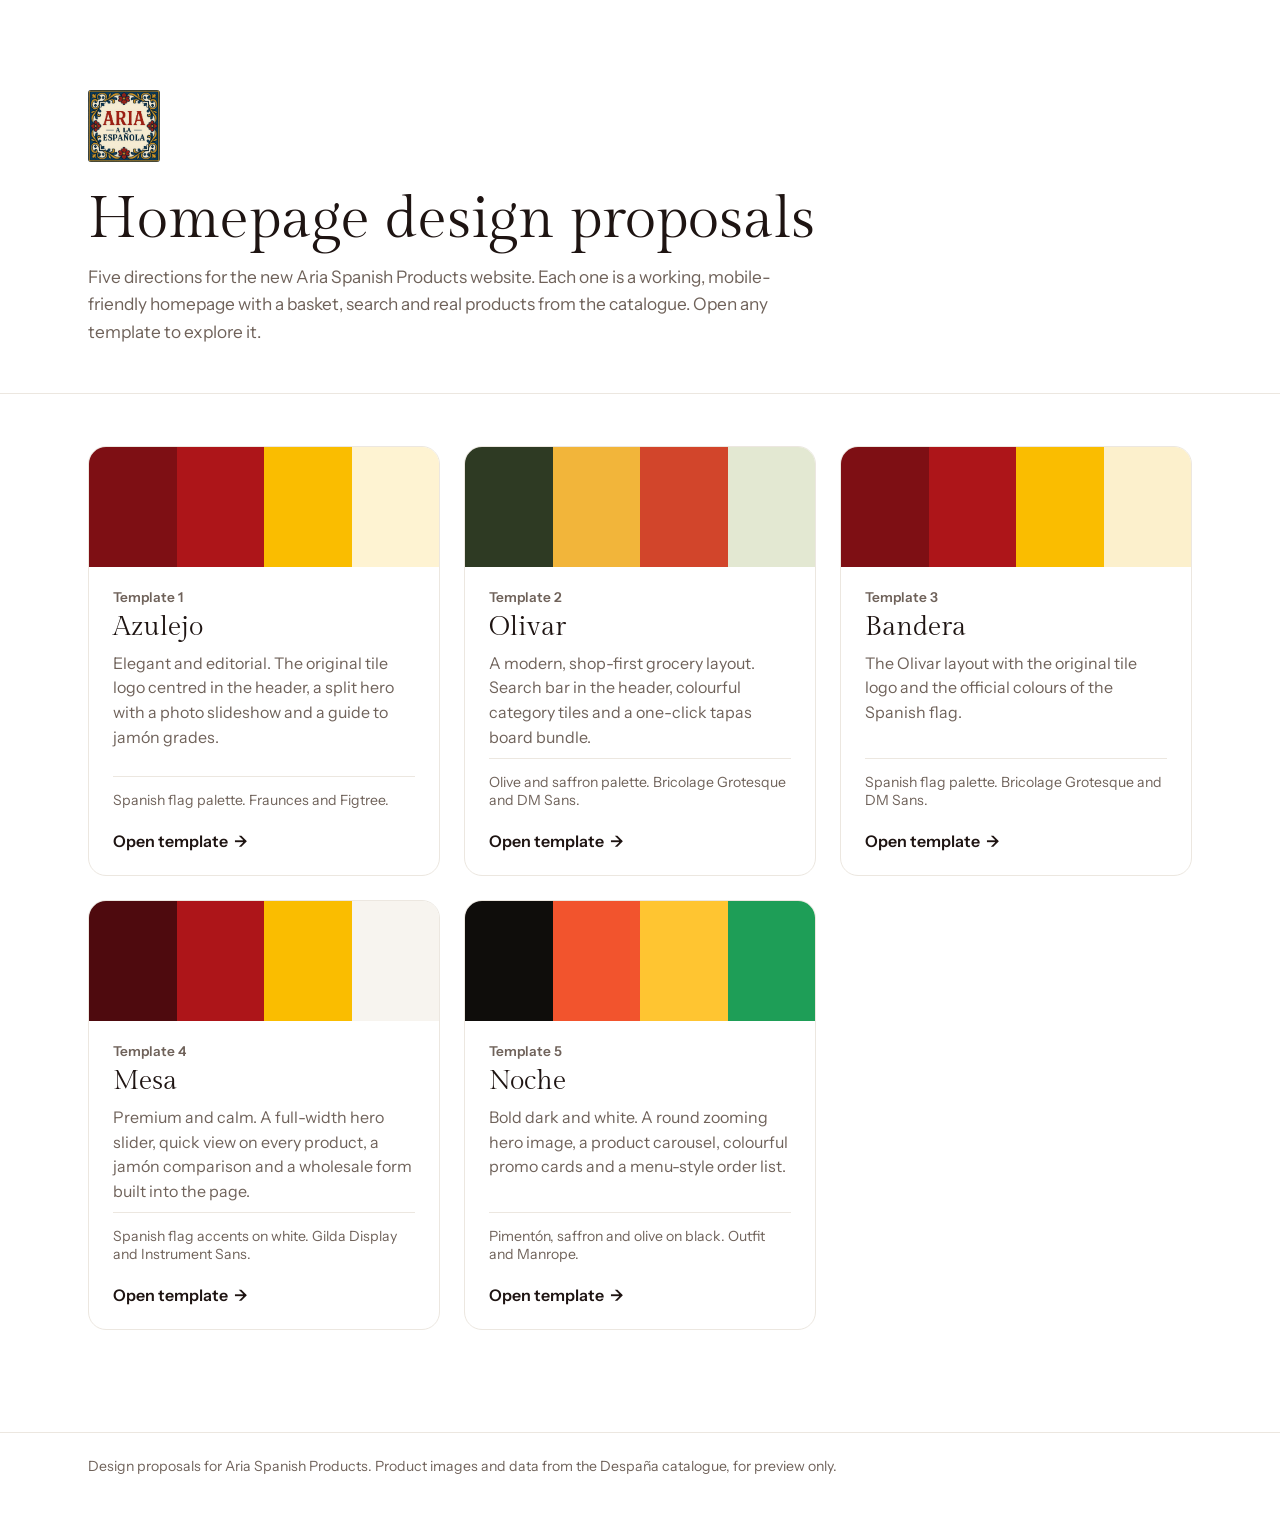
==== index.html @ c72031d0 "Add five homepage design proposals and showcase page Root index.html lists Templates 1 to 5; each te" ====
<!doctype html>
<html lang="en">
<head>
  <meta charset="utf-8">
  <meta name="viewport" content="width=device-width, initial-scale=1">
  <title>Aria Spanish Products | Design proposals</title>
  <meta name="description" content="Five homepage design proposals for Aria Spanish Products.">
  <link rel="preconnect" href="https://fonts.googleapis.com">
  <link rel="preconnect" href="https://fonts.gstatic.com" crossorigin>
  <link href="https://fonts.googleapis.com/css2?family=Instrument+Sans:wght@400;500;600&family=Gilda+Display&display=swap" rel="stylesheet">
  <style>
    :root { --ink: #1E1412; --muted: #6F625A; --line: #ECE7E0; --bg: #FFFFFF; --soft: #F7F4EF; }
    * { box-sizing: border-box; }
    body { margin: 0; font-family: "Instrument Sans", system-ui, sans-serif; color: var(--ink); background: var(--bg); -webkit-font-smoothing: antialiased; }
    a { color: inherit; text-decoration: none; }
    .wrap { max-width: 1200px; margin: 0 auto; padding: 0 clamp(16px, 4vw, 48px); }
    header { padding: clamp(48px, 7vw, 96px) 0 clamp(32px, 4vw, 48px); border-bottom: 1px solid var(--line); }
    header img { width: 72px; border-radius: 3px; }
    h1 { font-family: "Gilda Display", serif; font-weight: 400; font-size: clamp(2.2rem, 1.4rem + 3vw, 3.6rem); line-height: 1.05; margin: 24px 0 12px; }
    header p { margin: 0; color: var(--muted); max-width: 40em; font-size: 1.08rem; line-height: 1.6; }
    ul { list-style: none; margin: 0; padding: clamp(32px, 4vw, 56px) 0 clamp(64px, 8vw, 112px); display: grid; grid-template-columns: repeat(auto-fill, minmax(320px, 1fr)); gap: 24px; }
    .card { display: flex; flex-direction: column; height: 100%; border: 1px solid var(--line); border-radius: 18px; overflow: hidden; transition: transform .25s ease, box-shadow .25s ease; }
    .card:hover { transform: translateY(-4px); box-shadow: 0 24px 40px -24px rgba(30,20,18,.3); }
    .card:focus-visible { outline: 2px solid #AD1519; outline-offset: 3px; }
    .swatch { display: flex; height: 120px; }
    .swatch span { flex: 1; }
    .body { display: flex; flex-direction: column; gap: 8px; padding: 22px 24px 24px; flex: 1; }
    .num { font-size: .85rem; font-weight: 600; color: var(--muted); }
    .name { font-family: "Gilda Display", serif; font-size: 1.7rem; line-height: 1.1; }
    .desc { color: var(--muted); line-height: 1.55; margin: 0; }
    .meta { margin-top: auto; padding-top: 14px; border-top: 1px solid var(--line); font-size: .88rem; color: var(--muted); }
    .open { display: inline-flex; align-items: center; gap: 6px; margin-top: 14px; font-weight: 600; }
    .open::after { content: "→"; transition: transform .2s ease; }
    .card:hover .open::after { transform: translateX(4px); }
    footer { padding: 24px 0 40px; border-top: 1px solid var(--line); color: var(--muted); font-size: .88rem; }
  </style>
</head>
<body>
  <header>
    <div class="wrap">
      <img src="assets/images/brand/logo-tile.png" alt="Aria a la Española">
      <h1>Homepage design proposals</h1>
      <p>Five directions for the new Aria Spanish Products website. Each one is a working, mobile-friendly homepage with a basket, search and real products from the catalogue. Open any template to explore it.</p>
    </div>
  </header>

  <main class="wrap">
    <ul>
      <li><a class="card" href="template-1/">
        <span class="swatch" aria-hidden="true"><span style="background:#7E0F14"></span><span style="background:#AD1519"></span><span style="background:#FABD00"></span><span style="background:#FEF3D2"></span></span>
        <span class="body">
          <span class="num">Template 1</span>
          <span class="name">Azulejo</span>
          <p class="desc">Elegant and editorial. The original tile logo centred in the header, a split hero with a photo slideshow and a guide to jamón grades.</p>
          <span class="meta">Spanish flag palette. Fraunces and Figtree.</span>
          <span class="open">Open template</span>
        </span>
      </a></li>
      <li><a class="card" href="template-2/">
        <span class="swatch" aria-hidden="true"><span style="background:#2E3A23"></span><span style="background:#F2B53A"></span><span style="background:#D2452B"></span><span style="background:#E3E8D2"></span></span>
        <span class="body">
          <span class="num">Template 2</span>
          <span class="name">Olivar</span>
          <p class="desc">A modern, shop-first grocery layout. Search bar in the header, colourful category tiles and a one-click tapas board bundle.</p>
          <span class="meta">Olive and saffron palette. Bricolage Grotesque and DM Sans.</span>
          <span class="open">Open template</span>
        </span>
      </a></li>
      <li><a class="card" href="template-3/">
        <span class="swatch" aria-hidden="true"><span style="background:#7E0F14"></span><span style="background:#AD1519"></span><span style="background:#FABD00"></span><span style="background:#FCF0CC"></span></span>
        <span class="body">
          <span class="num">Template 3</span>
          <span class="name">Bandera</span>
          <p class="desc">The Olivar layout with the original tile logo and the official colours of the Spanish flag.</p>
          <span class="meta">Spanish flag palette. Bricolage Grotesque and DM Sans.</span>
          <span class="open">Open template</span>
        </span>
      </a></li>
      <li><a class="card" href="template-4/">
        <span class="swatch" aria-hidden="true"><span style="background:#4E0A0E"></span><span style="background:#AD1519"></span><span style="background:#FABD00"></span><span style="background:#F7F4EF"></span></span>
        <span class="body">
          <span class="num">Template 4</span>
          <span class="name">Mesa</span>
          <p class="desc">Premium and calm. A full-width hero slider, quick view on every product, a jamón comparison and a wholesale form built into the page.</p>
          <span class="meta">Spanish flag accents on white. Gilda Display and Instrument Sans.</span>
          <span class="open">Open template</span>
        </span>
      </a></li>
      <li><a class="card" href="template-5/">
        <span class="swatch" aria-hidden="true"><span style="background:#0F0D0B"></span><span style="background:#F2542D"></span><span style="background:#FFC531"></span><span style="background:#1E9E57"></span></span>
        <span class="body">
          <span class="num">Template 5</span>
          <span class="name">Noche</span>
          <p class="desc">Bold dark and white. A round zooming hero image, a product carousel, colourful promo cards and a menu-style order list.</p>
          <span class="meta">Pimentón, saffron and olive on black. Outfit and Manrope.</span>
          <span class="open">Open template</span>
        </span>
      </a></li>
    </ul>
  </main>

  <footer><div class="wrap">Design proposals for Aria Spanish Products. Product images and data from the Despaña catalogue, for preview only.</div></footer>
</body>
</html>
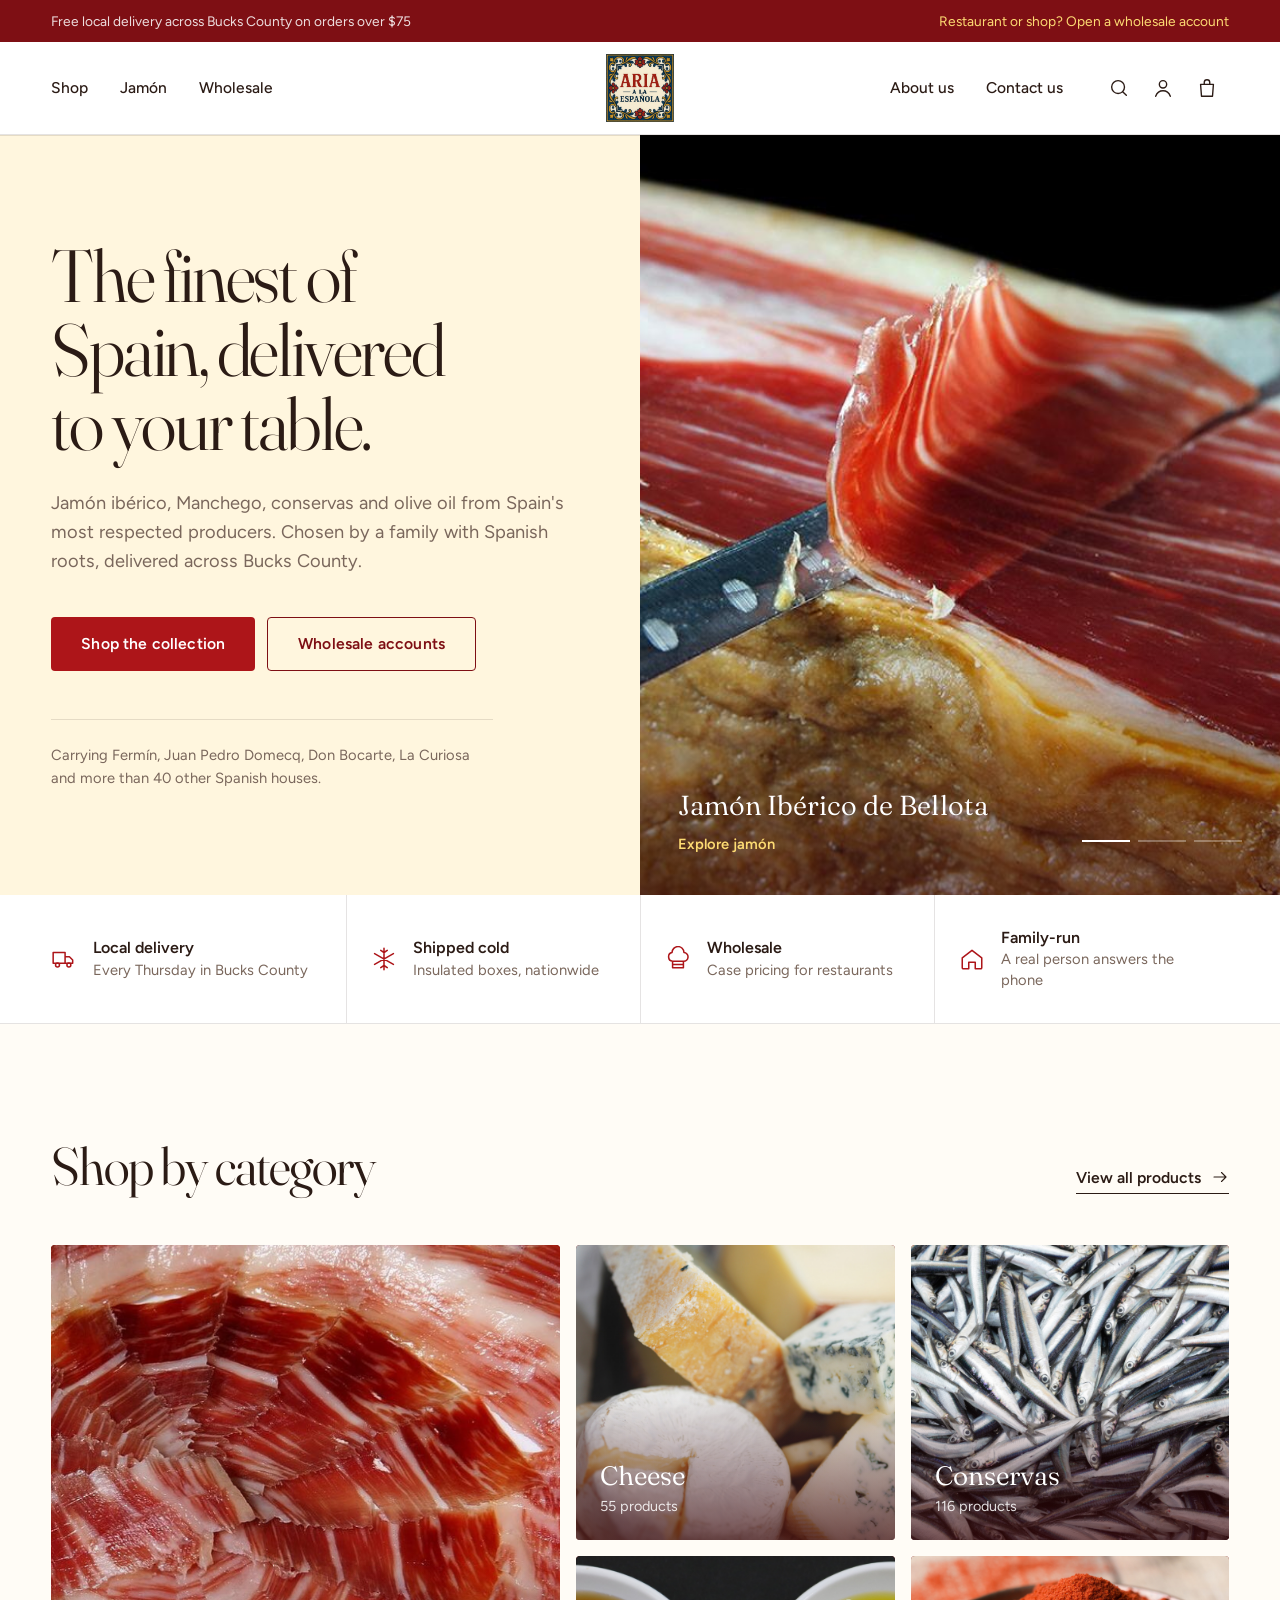
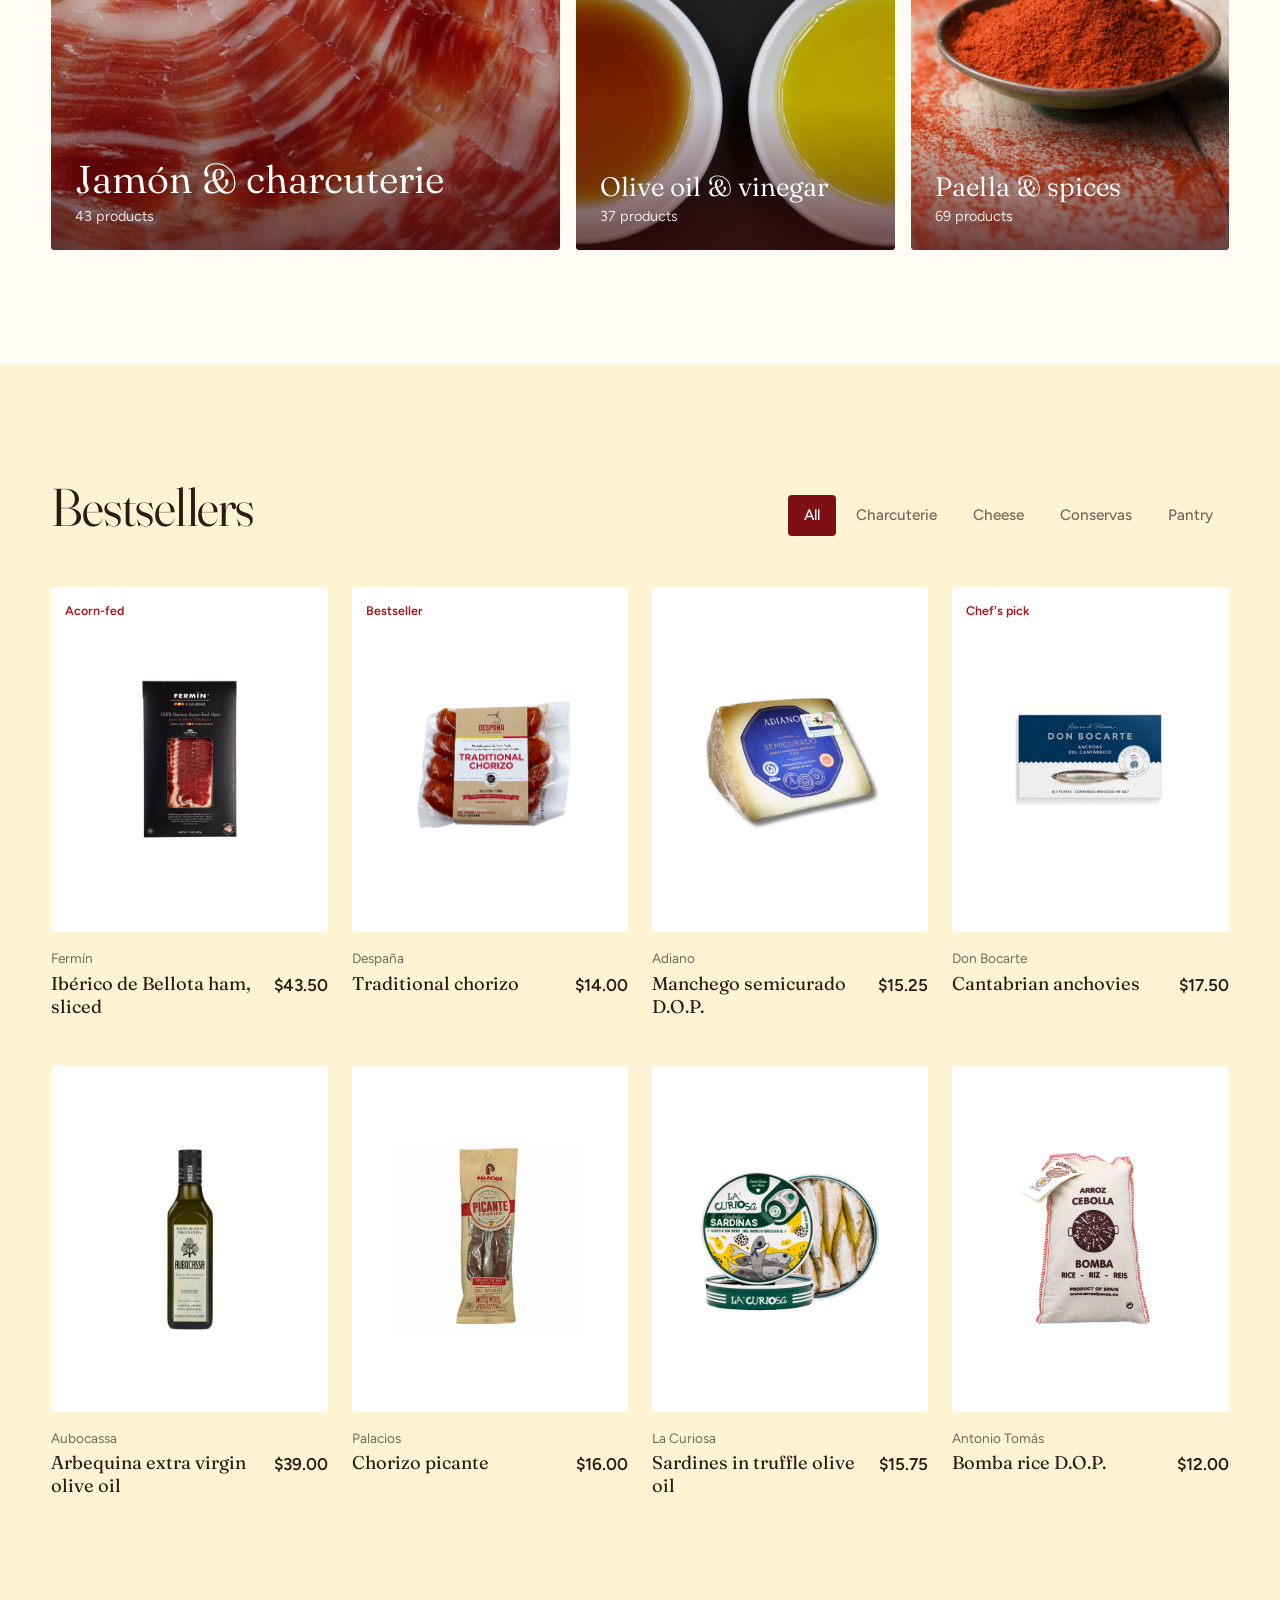
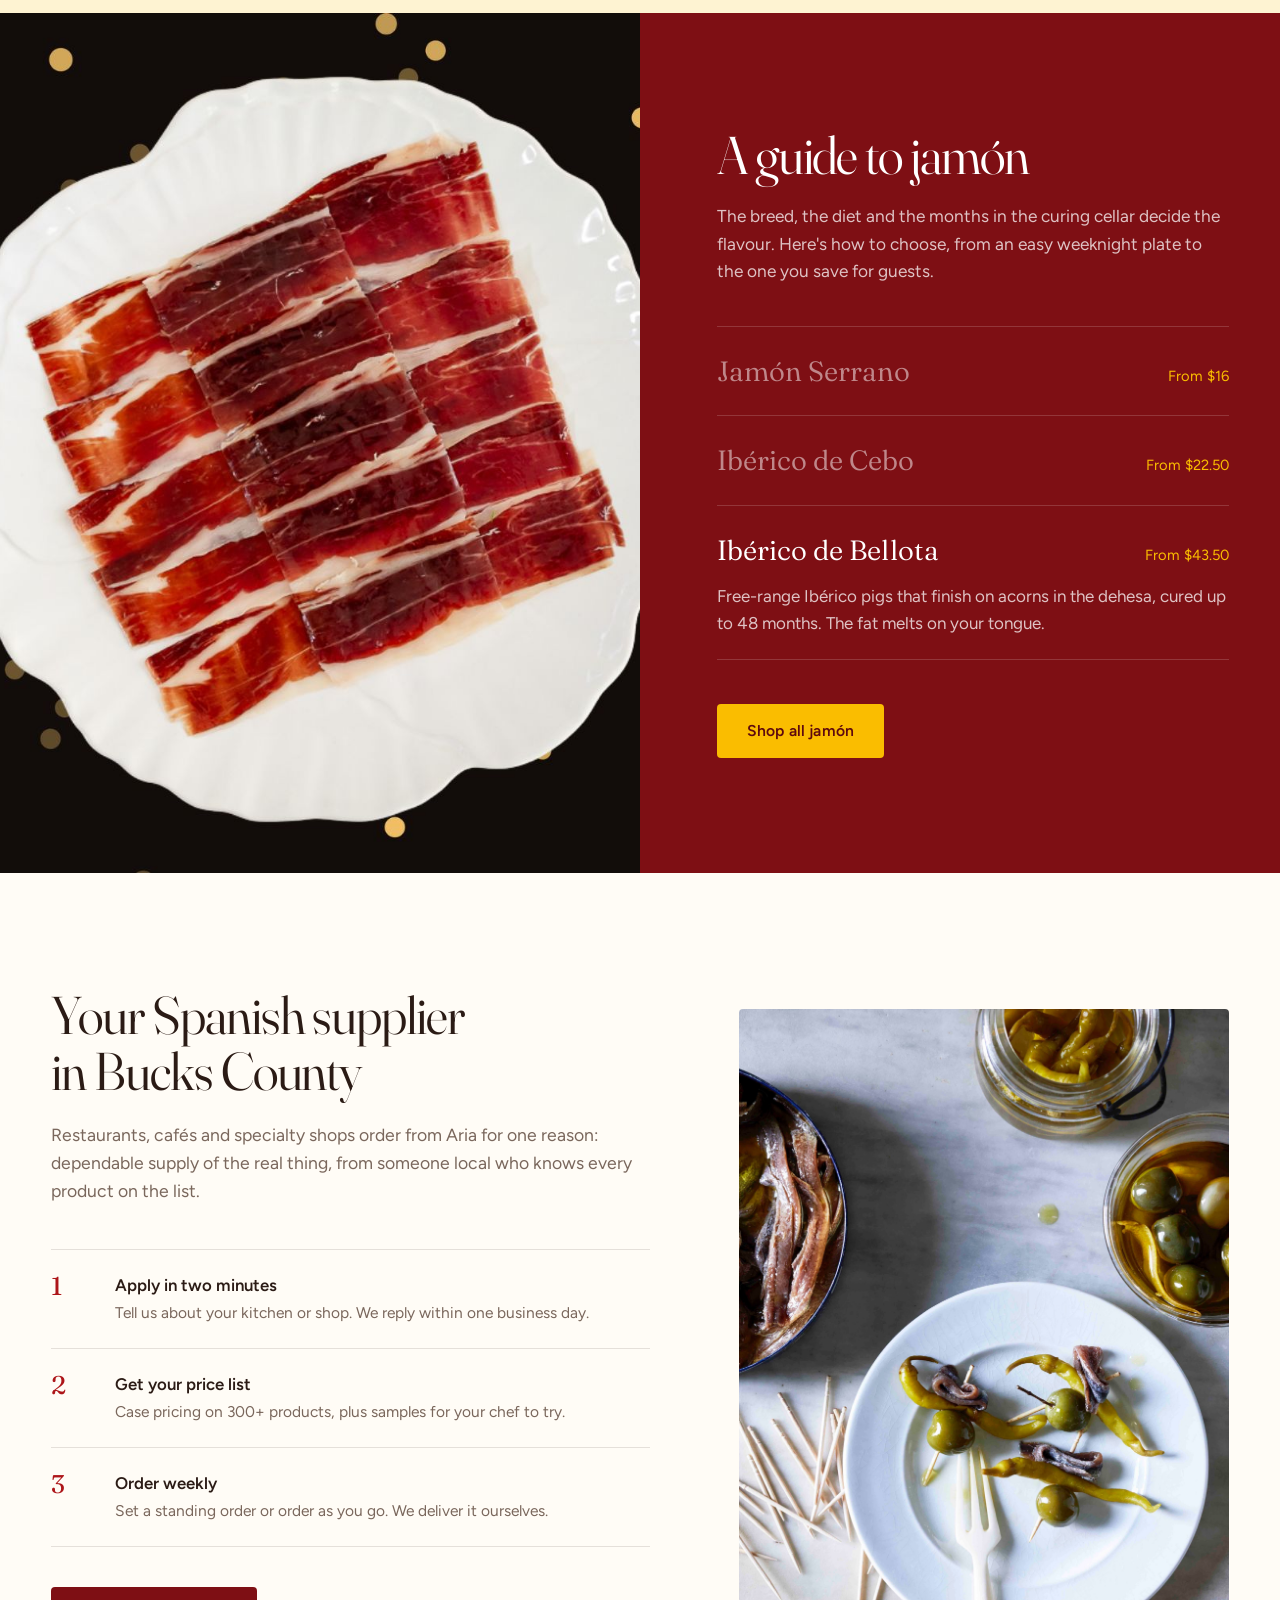
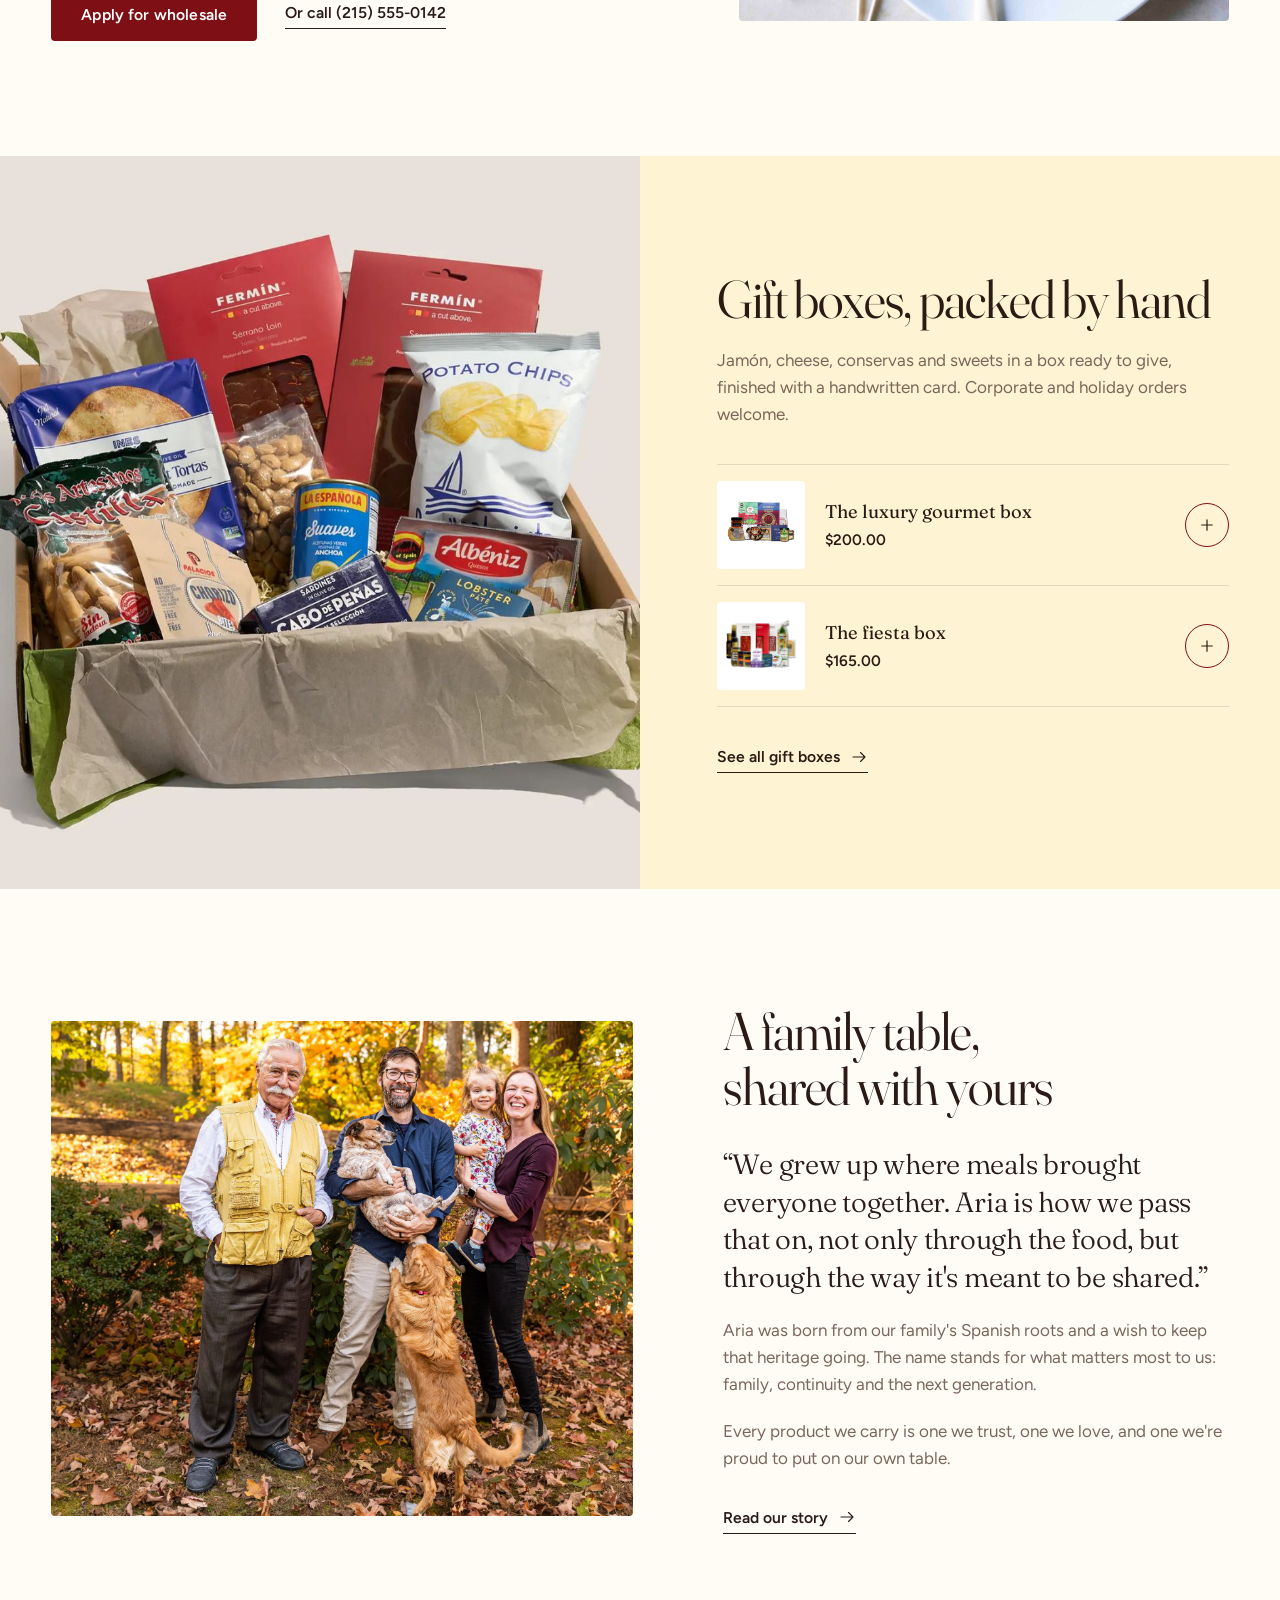
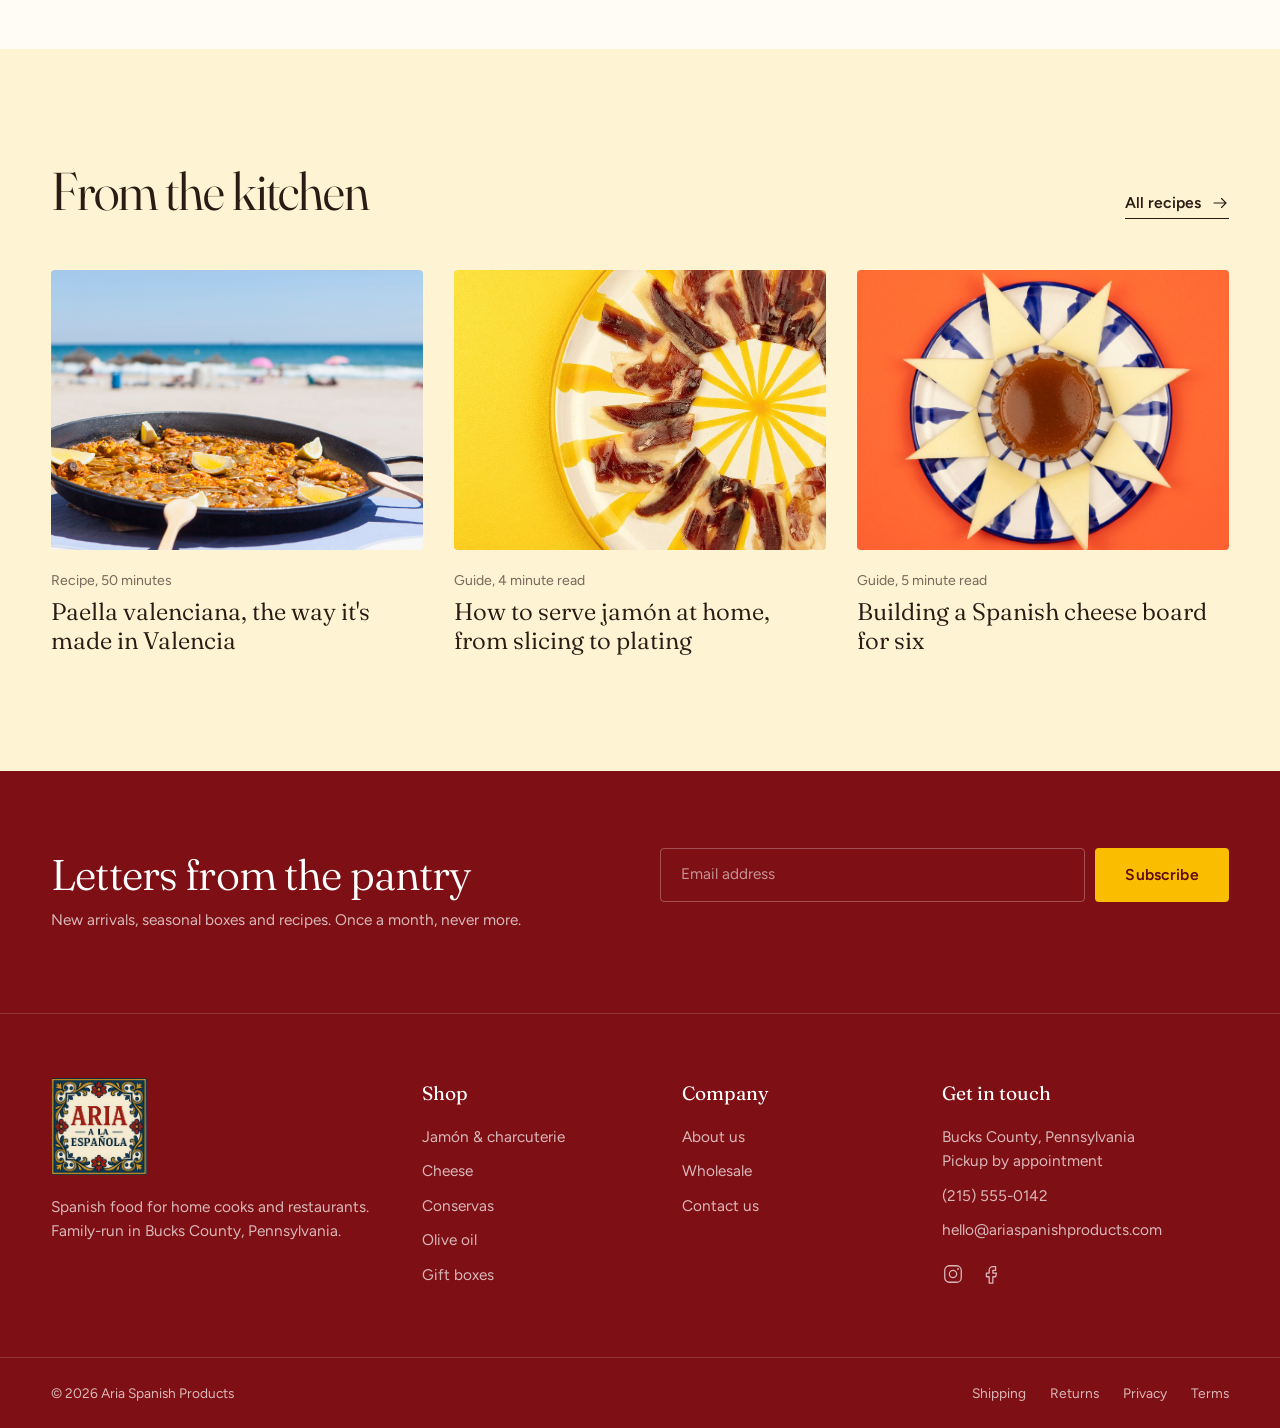
==== commit ed6666ed: "Add wholesale page template for Aria Spanish Products" ====
--- a/index.html
+++ b/index.html
@@ -3,102 +3,12 @@
 <head>
   <meta charset="utf-8">
   <meta name="viewport" content="width=device-width, initial-scale=1">
-  <title>Aria Spanish Products | Design proposals</title>
-  <meta name="description" content="Five homepage design proposals for Aria Spanish Products.">
-  <link rel="preconnect" href="https://fonts.googleapis.com">
-  <link rel="preconnect" href="https://fonts.gstatic.com" crossorigin>
-  <link href="https://fonts.googleapis.com/css2?family=Instrument+Sans:wght@400;500;600&family=Gilda+Display&display=swap" rel="stylesheet">
-  <style>
-    :root { --ink: #1E1412; --muted: #6F625A; --line: #ECE7E0; --bg: #FFFFFF; --soft: #F7F4EF; }
-    * { box-sizing: border-box; }
-    body { margin: 0; font-family: "Instrument Sans", system-ui, sans-serif; color: var(--ink); background: var(--bg); -webkit-font-smoothing: antialiased; }
-    a { color: inherit; text-decoration: none; }
-    .wrap { max-width: 1200px; margin: 0 auto; padding: 0 clamp(16px, 4vw, 48px); }
-    header { padding: clamp(48px, 7vw, 96px) 0 clamp(32px, 4vw, 48px); border-bottom: 1px solid var(--line); }
-    header img { width: 72px; border-radius: 3px; }
-    h1 { font-family: "Gilda Display", serif; font-weight: 400; font-size: clamp(2.2rem, 1.4rem + 3vw, 3.6rem); line-height: 1.05; margin: 24px 0 12px; }
-    header p { margin: 0; color: var(--muted); max-width: 40em; font-size: 1.08rem; line-height: 1.6; }
-    ul { list-style: none; margin: 0; padding: clamp(32px, 4vw, 56px) 0 clamp(64px, 8vw, 112px); display: grid; grid-template-columns: repeat(auto-fill, minmax(320px, 1fr)); gap: 24px; }
-    .card { display: flex; flex-direction: column; height: 100%; border: 1px solid var(--line); border-radius: 18px; overflow: hidden; transition: transform .25s ease, box-shadow .25s ease; }
-    .card:hover { transform: translateY(-4px); box-shadow: 0 24px 40px -24px rgba(30,20,18,.3); }
-    .card:focus-visible { outline: 2px solid #AD1519; outline-offset: 3px; }
-    .swatch { display: flex; height: 120px; }
-    .swatch span { flex: 1; }
-    .body { display: flex; flex-direction: column; gap: 8px; padding: 22px 24px 24px; flex: 1; }
-    .num { font-size: .85rem; font-weight: 600; color: var(--muted); }
-    .name { font-family: "Gilda Display", serif; font-size: 1.7rem; line-height: 1.1; }
-    .desc { color: var(--muted); line-height: 1.55; margin: 0; }
-    .meta { margin-top: auto; padding-top: 14px; border-top: 1px solid var(--line); font-size: .88rem; color: var(--muted); }
-    .open { display: inline-flex; align-items: center; gap: 6px; margin-top: 14px; font-weight: 600; }
-    .open::after { content: "→"; transition: transform .2s ease; }
-    .card:hover .open::after { transform: translateX(4px); }
-    footer { padding: 24px 0 40px; border-top: 1px solid var(--line); color: var(--muted); font-size: .88rem; }
-  </style>
+  <title>Aria Spanish Products</title>
+  <meta http-equiv="refresh" content="0; url=template-1/">
+  <link rel="canonical" href="template-1/">
+  <script>location.replace("template-1/")</script>
 </head>
 <body>
-  <header>
-    <div class="wrap">
-      <img src="assets/images/brand/logo-tile.png" alt="Aria a la Española">
-      <h1>Homepage design proposals</h1>
-      <p>Five directions for the new Aria Spanish Products website. Each one is a working, mobile-friendly homepage with a basket, search and real products from the catalogue. Open any template to explore it.</p>
-    </div>
-  </header>
-
-  <main class="wrap">
-    <ul>
-      <li><a class="card" href="template-1/">
-        <span class="swatch" aria-hidden="true"><span style="background:#7E0F14"></span><span style="background:#AD1519"></span><span style="background:#FABD00"></span><span style="background:#FEF3D2"></span></span>
-        <span class="body">
-          <span class="num">Template 1</span>
-          <span class="name">Azulejo</span>
-          <p class="desc">Elegant and editorial. The original tile logo centred in the header, a split hero with a photo slideshow and a guide to jamón grades.</p>
-          <span class="meta">Spanish flag palette. Fraunces and Figtree.</span>
-          <span class="open">Open template</span>
-        </span>
-      </a></li>
-      <li><a class="card" href="template-2/">
-        <span class="swatch" aria-hidden="true"><span style="background:#2E3A23"></span><span style="background:#F2B53A"></span><span style="background:#D2452B"></span><span style="background:#E3E8D2"></span></span>
-        <span class="body">
-          <span class="num">Template 2</span>
-          <span class="name">Olivar</span>
-          <p class="desc">A modern, shop-first grocery layout. Search bar in the header, colourful category tiles and a one-click tapas board bundle.</p>
-          <span class="meta">Olive and saffron palette. Bricolage Grotesque and DM Sans.</span>
-          <span class="open">Open template</span>
-        </span>
-      </a></li>
-      <li><a class="card" href="template-3/">
-        <span class="swatch" aria-hidden="true"><span style="background:#7E0F14"></span><span style="background:#AD1519"></span><span style="background:#FABD00"></span><span style="background:#FCF0CC"></span></span>
-        <span class="body">
-          <span class="num">Template 3</span>
-          <span class="name">Bandera</span>
-          <p class="desc">The Olivar layout with the original tile logo and the official colours of the Spanish flag.</p>
-          <span class="meta">Spanish flag palette. Bricolage Grotesque and DM Sans.</span>
-          <span class="open">Open template</span>
-        </span>
-      </a></li>
-      <li><a class="card" href="template-4/">
-        <span class="swatch" aria-hidden="true"><span style="background:#4E0A0E"></span><span style="background:#AD1519"></span><span style="background:#FABD00"></span><span style="background:#F7F4EF"></span></span>
-        <span class="body">
-          <span class="num">Template 4</span>
-          <span class="name">Mesa</span>
-          <p class="desc">Premium and calm. A full-width hero slider, quick view on every product, a jamón comparison and a wholesale form built into the page.</p>
-          <span class="meta">Spanish flag accents on white. Gilda Display and Instrument Sans.</span>
-          <span class="open">Open template</span>
-        </span>
-      </a></li>
-      <li><a class="card" href="template-5/">
-        <span class="swatch" aria-hidden="true"><span style="background:#0F0D0B"></span><span style="background:#F2542D"></span><span style="background:#FFC531"></span><span style="background:#1E9E57"></span></span>
-        <span class="body">
-          <span class="num">Template 5</span>
-          <span class="name">Noche</span>
-          <p class="desc">Bold dark and white. A round zooming hero image, a product carousel, colourful promo cards and a menu-style order list.</p>
-          <span class="meta">Pimentón, saffron and olive on black. Outfit and Manrope.</span>
-          <span class="open">Open template</span>
-        </span>
-      </a></li>
-    </ul>
-  </main>
-
-  <footer><div class="wrap">Design proposals for Aria Spanish Products. Product images and data from the Despaña catalogue, for preview only.</div></footer>
+  <p><a href="template-1/">Open the Aria Spanish Products website</a></p>
 </body>
 </html>
